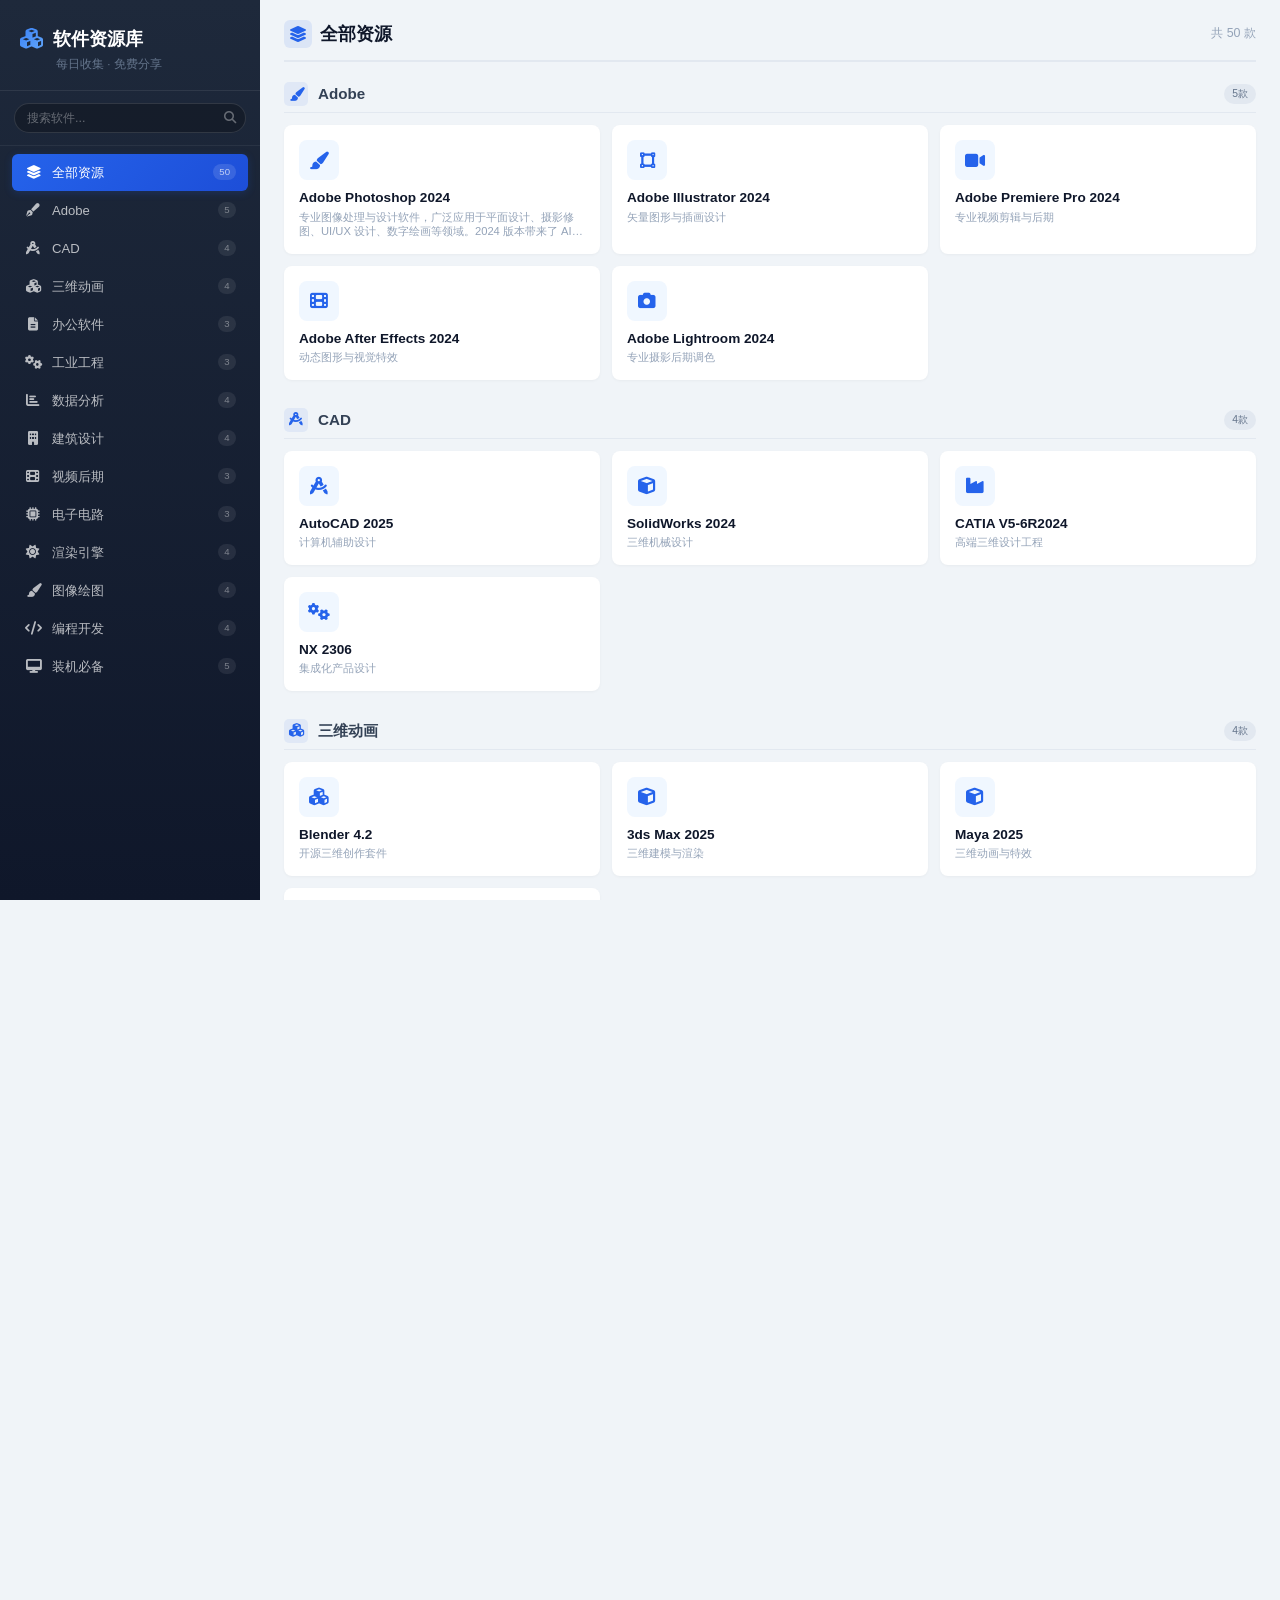
==== index.html @ 5bcdad83 "更新：修改了首页样式" ====
<!DOCTYPE html>
<html lang="zh-CN">
<head>
<meta charset="UTF-8">
<meta name="viewport" content="width=device-width,initial-scale=1.0,maximum-scale=1.0,user-scalable=no">
<title>软件资源库</title>
<link rel="stylesheet" href="https://cdnjs.cloudflare.com/ajax/libs/font-awesome/6.5.0/css/all.min.css">
<style>
*,*::before,*::after{margin:0;padding:0;box-sizing:border-box}
html{scroll-behavior:smooth}
html,body{width:100%;height:100%;overflow-x:hidden}
body{background:#f0f4f8;color:#1e293b;font-family:-apple-system,BlinkMacSystemFont,"PingFang SC","Helvetica Neue",STHeiti,"Microsoft YaHei",sans-serif;line-height:1.6;font-size:14px;min-height:100vh;-webkit-font-smoothing:antialiased}
::-webkit-scrollbar{width:6px;height:6px}
::-webkit-scrollbar-track{background:#f1f5f9}
::-webkit-scrollbar-thumb{background:#94a3b8;border-radius:3px}
::-webkit-scrollbar-thumb:hover{background:#64748b}
.app{display:flex;min-height:100vh;width:100%}
.sidebar{width:260px;flex-shrink:0;background:linear-gradient(180deg,#1e293b 0%,#0f172a 100%);color:#fff;position:sticky;top:0;height:100vh;overflow:hidden;z-index:100;display:flex;flex-direction:column;scrollbar-width:none}
.sidebar::-webkit-scrollbar{display:none}
.sidebar-brand{padding:24px 20px 16px;border-bottom:1px solid rgba(255,255,255,0.08)}
.sidebar-brand .logo{display:flex;align-items:center;gap:10px;font-size:1.15rem;font-weight:700;color:#fff;margin-bottom:2px}
.sidebar-brand .logo i{background:linear-gradient(135deg,#3b82f6,#60a5fa);-webkit-background-clip:text;-webkit-text-fill-color:transparent;font-size:1.3rem}
.sidebar-brand .subtitle{font-size:.72rem;color:#64748b;margin-left:36px}
.sidebar-search{padding:12px 14px;border-bottom:1px solid rgba(255,255,255,0.06)}
.search-wrap{position:relative;width:100%}
.search-wrap input{width:100%;padding:7px 32px 7px 12px;border:1px solid rgba(255,255,255,0.12);border-radius:16px;font-size:.78rem;outline:none;transition:all .25s;background:rgba(0,0,0,0.25);color:#fff}
.search-wrap input::placeholder{color:rgba(255,255,255,0.35)}
.search-wrap input:focus{border-color:#3b82f6;background:rgba(0,0,0,0.35);box-shadow:0 0 0 2px rgba(59,130,246,0.15)}
.search-wrap .search-icon{position:absolute;right:10px;top:50%;transform:translateY(-50%);color:rgba(255,255,255,0.35);font-size:.78rem;cursor:pointer;transition:color .2s}
.search-wrap .search-icon:hover{color:#60a5fa}
.sidebar-nav{flex:1;overflow-y:auto;padding:8px 12px;scrollbar-width:none}
.sidebar-nav::-webkit-scrollbar{display:none}
.nav-list{list-style:none;display:flex;flex-direction:column;gap:1px;padding-bottom:20px}
.nav-item{padding:8px 12px;border-radius:6px;cursor:pointer;transition:all .2s;display:flex;align-items:center;gap:10px;font-size:.82rem;color:rgba(255,255,255,0.7);position:relative}
.nav-item:hover{background:rgba(255,255,255,0.06);color:#fff}
.nav-item.active{background:linear-gradient(135deg,#2563eb,#1d4ed8);color:#fff;font-weight:500;box-shadow:0 2px 8px rgba(37,99,235,0.2)}
.nav-item i{width:18px;text-align:center;font-size:.85rem}
.nav-item .count{margin-left:auto;background:rgba(255,255,255,0.08);color:rgba(255,255,255,0.4);font-size:.6rem;padding:0 6px;border-radius:8px;min-width:18px;text-align:center;line-height:16px}
.nav-item.active .count{background:rgba(255,255,255,0.12);color:rgba(255,255,255,0.7)}
.top-header{display:none;background:rgba(255,255,255,0.96);backdrop-filter:blur(8px);border-bottom:1px solid #e2e8f0;position:sticky;top:0;z-index:1000;width:100%}
.top-header .h-inner{display:flex;align-items:center;justify-content:space-between;padding:10px 16px;position:relative}
.hamburger{width:36px;height:36px;display:none;align-items:center;justify-content:center;border:none;border-radius:8px;background:#f1f5f9;color:#475569;cursor:pointer;font-size:1rem}
.hamburger:hover{background:#e2e8f0}
.mobile-title{position:absolute;left:50%;transform:translateX(-50%);font-size:.95rem;font-weight:700;color:#0f172a;white-space:nowrap;display:flex;align-items:center;gap:6px}
.mobile-title i{color:#2563eb;font-size:1.05rem}
.overlay{display:none;position:fixed;top:0;left:0;right:0;bottom:0;background:rgba(0,0,0,0.4);z-index:1999}
.overlay.show{display:block}
.main{flex:1;background:#f0f4f8;min-height:100vh;display:flex;flex-direction:column;overflow:auto}
.main-body{padding:20px 24px;flex:1}
.page-header{margin-bottom:20px;padding-bottom:12px;border-bottom:2px solid #e2e8f0;display:flex;align-items:center;justify-content:space-between}
.page-title{font-size:1.1rem;font-weight:700;color:#0f172a;display:flex;align-items:center;gap:8px}
.page-title i{color:#2563eb;font-size:1rem;background:rgba(37,99,235,0.1);width:28px;height:28px;display:flex;align-items:center;justify-content:center;border-radius:6px}
.page-subtitle{font-size:.78rem;color:#94a3b8}
.category-section{margin-bottom:28px}
.category-section:last-child{margin-bottom:0}
.category-head{display:flex;align-items:center;gap:10px;margin-bottom:12px;padding-bottom:6px;border-bottom:1px solid #e2e8f0}
.category-head i{color:#2563eb;font-size:.85rem;background:rgba(37,99,235,0.08);width:24px;height:24px;display:flex;align-items:center;justify-content:center;border-radius:5px}
.category-head h3{font-size:.95rem;font-weight:600;color:#334155;margin:0}
.category-head .count-badge{margin-left:auto;background:#e2e8f0;color:#64748b;font-size:.65rem;padding:0 8px;border-radius:10px;line-height:20px}
.grid{display:grid;grid-template-columns:repeat(5,1fr);gap:12px;animation:fadeIn .25s ease-out}
@keyframes fadeIn{from{opacity:.5;transform:translateY(6px)}to{opacity:1;transform:translateY(0)}}
.card{background:#fff;border-radius:8px;box-shadow:0 1px 3px rgba(0,0,0,0.04);transition:all .2s;cursor:pointer;overflow:hidden;border:1px solid transparent;display:flex;flex-direction:column}
.card:hover{transform:translateY(-3px);box-shadow:0 6px 16px rgba(0,0,0,0.06);border-color:#dbeafe}
.card-body{padding:14px;flex:1}
.card-icon{width:40px;height:40px;display:flex;align-items:center;justify-content:center;background:#f0f7ff;border-radius:8px;margin-bottom:10px}
.card-icon i{font-size:1.1rem;color:#2563eb}
.card-name{font-size:.85rem;font-weight:700;color:#0f172a;margin-bottom:3px;line-height:1.2}
.card-desc{font-size:.7rem;color:#94a3b8;line-height:1.3;display:-webkit-box;-webkit-line-clamp:2;-webkit-box-orient:vertical;overflow:hidden}
.search-bar-info{display:none;margin-bottom:12px;padding:6px 12px;background:#dbeafe;border-radius:6px;font-size:.75rem;color:#2563eb;align-items:center;gap:8px}
.search-bar-info.show{display:flex}
.search-bar-info .hints{margin-left:auto;display:flex;gap:4px;align-items:center}
.search-bar-info .hints kbd{background:#fff;border:1px solid #bfdbfe;border-radius:3px;padding:0 5px;font-size:.68rem;font-family:inherit;color:#1d4ed8}
.card.search-current{border-color:#2563eb;box-shadow:0 0 0 2px rgba(37,99,235,0.2)}
.hl{background:#fef08a;color:#1e293b;padding:0 2px;border-radius:2px}
.no-data{text-align:center;padding:60px 20px;color:#94a3b8;border:1px dashed #e2e8f0;border-radius:8px;grid-column:1/-1;background:#fff}
.no-data i{font-size:2.2rem;margin-bottom:10px;color:#cbd5e1}
.no-data h3{font-size:1.1rem;margin-bottom:4px;color:#475569;font-weight:600}
.no-data p{font-size:.8rem}
.modal-overlay{display:none;position:fixed;top:0;left:0;right:0;bottom:0;background:rgba(0,0,0,0.45);z-index:2000;align-items:center;justify-content:center;padding:16px}
.modal-overlay.active{display:flex}
.modal{background:#fff;border-radius:10px;width:100%;max-width:480px;max-height:85vh;overflow:hidden;box-shadow:0 10px 30px rgba(0,0,0,0.12);animation:modalIn .15s ease}
@keyframes modalIn{from{opacity:0;transform:translateY(8px) scale(.97)}to{opacity:1;transform:translateY(0) scale(1)}}
.modal-head{display:flex;align-items:center;gap:12px;padding:14px 18px;background:linear-gradient(135deg,#f8fafc,#f1f5f9);border-bottom:1px solid #e2e8f0}
.modal-head-icon{width:40px;height:40px;display:flex;align-items:center;justify-content:center;background:#dbeafe;border-radius:8px;flex-shrink:0}
.modal-head-icon i{font-size:1.2rem;color:#2563eb}
.modal-head-text h3{font-size:.95rem;font-weight:700;color:#0f172a}
.modal-head-text p{font-size:.72rem;color:#94a3b8}
.modal-close{margin-left:auto;width:28px;height:28px;display:flex;align-items:center;justify-content:center;border:none;border-radius:50%;background:transparent;color:#94a3b8;cursor:pointer;font-size:.9rem;transition:all .15s}
.modal-close:hover{background:#e2e8f0;color:#475569}
.modal-body{padding:18px;overflow-y:auto;max-height:calc(85vh - 66px)}
.modal-section{margin-bottom:18px}
.modal-section:last-child{margin-bottom:0}
.modal-section-title{font-size:.82rem;font-weight:600;color:#1e293b;margin-bottom:8px;padding-bottom:4px;border-bottom:1px solid #f1f5f9}
.modal-desc{font-size:.78rem;color:#475569;line-height:1.6;max-height:200px;overflow-y:auto;padding-right:8px}
.version-item{background:#f8fafc;border-radius:6px;padding:10px 12px;margin-bottom:6px;display:flex;align-items:center;justify-content:space-between;border:1px solid #eef2f8}
.version-item:last-child{margin-bottom:0}
.version-item .v-name{font-size:.78rem;font-weight:600;color:#1e293b}
.v-dls{display:flex;gap:4px;flex-shrink:0;margin-left:8px}
.v-dl{display:inline-flex;align-items:center;gap:4px;padding:4px 10px;border-radius:14px;font-size:.68rem;font-weight:600;background:linear-gradient(135deg,#2563eb,#1d4ed8);color:#fff;cursor:pointer;border:none;transition:all .15s;text-decoration:none}
.v-dl:hover{transform:translateY(-1px);box-shadow:0 2px 6px rgba(37,99,235,0.2)}
.v-dl.green{background:linear-gradient(135deg,#059669,#10b981)}
.plat-badge{display:inline-flex;align-items:center;gap:4px;background:linear-gradient(135deg,#2563eb,#1d4ed8);color:#fff;font-size:.6rem;padding:2px 8px;border-radius:10px;margin-bottom:8px}
.plat-badge i{font-size:.65rem}
.no-ver{text-align:center;padding:20px;color:#94a3b8;background:#f8fafc;border-radius:6px;border:1px dashed #e2e8f0}
.no-ver i{font-size:1rem;display:block;margin-bottom:4px;color:#cbd5e1}
.no-ver p{font-size:.75rem;margin:0}
.footer{margin-top:auto;padding:20px 24px 12px;text-align:center}
.footer p{font-size:.72rem;color:#94a3b8;margin:0}
.footer a{color:#94a3b8;text-decoration:none;margin:0 4px}
.footer a:hover{color:#2563eb}
.modal-foot{display:none}
@media(max-width:1600px){.grid{grid-template-columns:repeat(4,1fr)}}
@media(max-width:1400px){.grid{grid-template-columns:repeat(3,1fr)}}
@media(max-width:1100px){.grid{grid-template-columns:repeat(2,1fr)}}
@media(max-width:768px){
  .top-header{display:block}.hamburger{display:flex!important}
  .sidebar{position:fixed;left:0;top:0;height:100vh;width:260px;z-index:2000;transform:translateX(-100%);transition:transform .3s}
  .sidebar.show{transform:translateX(0)}
  .main-body{padding:12px}.grid{grid-template-columns:1fr;gap:10px}
  .version-item{flex-direction:column!important;align-items:stretch!important;gap:8px}
  .v-dls{margin-left:0!important;justify-content:flex-end}
  .modal-foot{display:block;padding:12px 18px;border-top:1px solid #e2e8f0;background:#f8fafc}
  .modal-foot .close-mobile{width:100%;padding:10px;background:#fff;border:1px solid #cbd5e1;border-radius:6px;color:#475569;font-weight:600;font-size:.85rem;cursor:pointer}
  .modal{display:flex;flex-direction:column;max-height:90vh}
  .modal-body{flex:1;overflow-y:auto;padding-bottom:0}
}
button{-webkit-tap-highlight-color:transparent!important}button:focus{outline:none!important}
</style>
</head>
<body>
<div class="modal-overlay" id="swModal">
<div class="modal">
<div class="modal-head">
<div class="modal-head-icon"><i class="fas fa-cube" id="mIcon"></i></div>
<div class="modal-head-text"><h3 id="mName">详情</h3><p id="mCat">分类</p></div>
<button class="modal-close" id="mClose"><i class="fas fa-times"></i></button>
</div>
<div class="modal-body">
<div class="modal-section"><div class="modal-section-title">软件介绍</div><div class="modal-desc" id="mDesc"></div></div>
<div class="modal-section"><div class="modal-section-title">可用版本</div><div id="mVerList"></div></div>
<div class="modal-foot"><button class="close-mobile" id="mCloseMB">关闭详情</button></div>
</div>
</div>
</div>
<div class="overlay" id="overlay"></div>
<div class="app">
<aside class="sidebar" id="sidebar">
<div class="sidebar-brand">
<div class="logo"><i class="fas fa-cubes"></i><span>软件资源库</span></div>
<div class="subtitle">每日收集 · 免费分享</div>
</div>
<div class="sidebar-search">
<div class="search-wrap">
<input type="text" placeholder="搜索软件..." id="searchInput">
<i class="fas fa-search search-icon" id="searchBtn"></i>
</div>
</div>
<nav class="sidebar-nav"><ul class="nav-list" id="navList"></ul></nav>
</aside>
<div class="top-header">
<div class="h-inner">
<button class="hamburger" id="hamburger"><i class="fas fa-bars"></i></button>
<div class="mobile-title"><i class="fas fa-cubes"></i><span>软件资源库</span></div>
<div style="width:36px"></div>
</div>
</div>
<main class="main">
<div class="main-body" id="mainBody">
<div class="page-header" id="pageHeader">
<h2 class="page-title"><i class="fas fa-layer-group"></i><span id="pageTitle">全部资源</span></h2>
<span class="page-subtitle" id="totalCount">共 0 款</span>
</div>
<div id="gridContainer"></div>
</div>
<footer class="footer"><p><a href="#">软件资源库</a> · 仅供学习交流使用</p></footer>
</main>
</div>
<script src="js/data.js"></script>
<script src="js/app.js"></script>
</body>
</html>
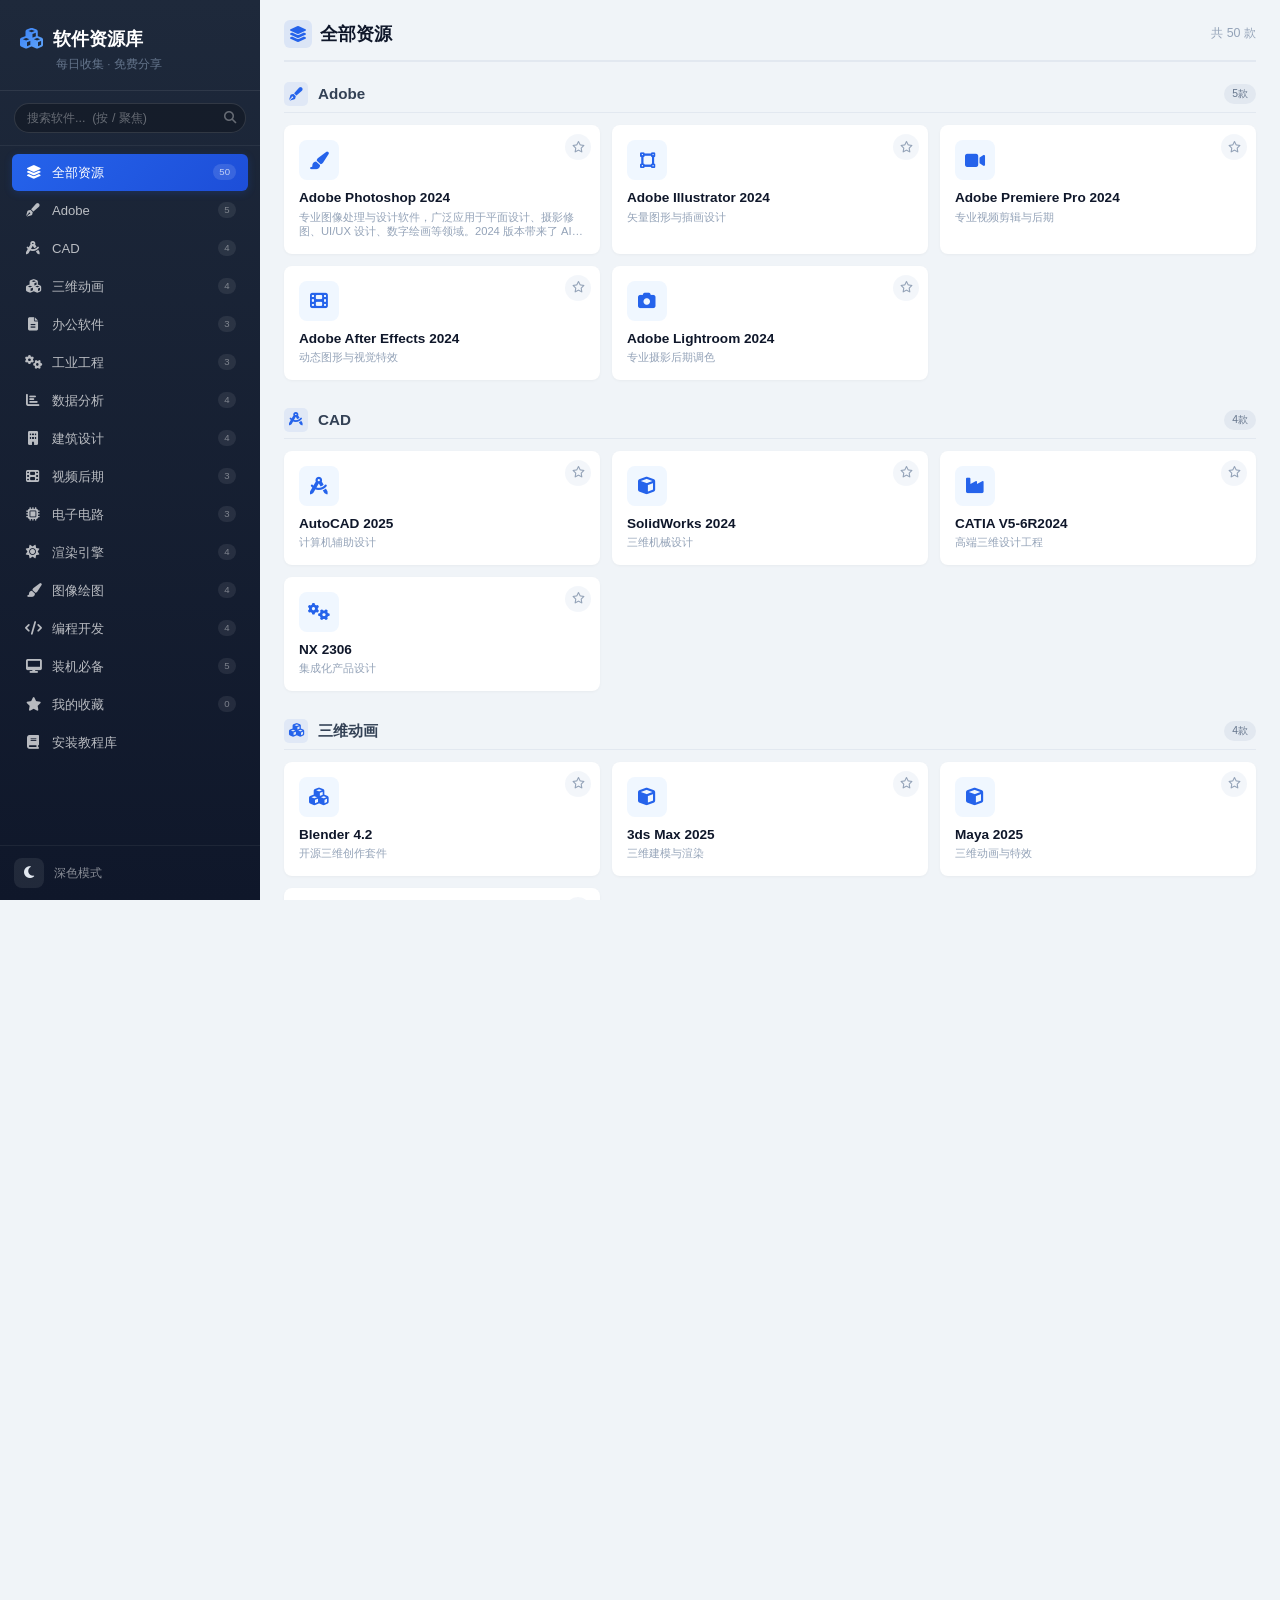
==== commit b4a59c45: "feat: 新增安装教程库、版本按平台分组、暗色模式、收藏、自托管图标与 favicon" ====
--- a/index.html
+++ b/index.html
@@ -4,7 +4,12 @@
 <meta charset="UTF-8">
 <meta name="viewport" content="width=device-width,initial-scale=1.0,maximum-scale=1.0,user-scalable=no">
 <title>软件资源库</title>
-<link rel="stylesheet" href="https://cdnjs.cloudflare.com/ajax/libs/font-awesome/6.5.0/css/all.min.css">
+<meta name="description" content="软件资源库 - 设计、工程、开发类软件的收集与下载导航，涵盖 Adobe、CAD、三维动画、办公、工业工程、数据分析、建筑设计、视频后期、电子电路、渲染引擎、图像绘图、编程开发、装机必备等分类。">
+<meta property="og:title" content="软件资源库">
+<meta property="og:description" content="设计 / 工程 / 开发类软件的收集与下载导航，每日收集，免费分享。">
+<meta property="og:type" content="website">
+<link rel="icon" href="favicon.svg" type="image/svg+xml">
+<link rel="stylesheet" href="vendor/font-awesome/css/all.min.css">
 <style>
 *,*::before,*::after{margin:0;padding:0;box-sizing:border-box}
 html{scroll-behavior:smooth}
@@ -37,6 +42,11 @@
 .nav-item i{width:18px;text-align:center;font-size:.85rem}
 .nav-item .count{margin-left:auto;background:rgba(255,255,255,0.08);color:rgba(255,255,255,0.4);font-size:.6rem;padding:0 6px;border-radius:8px;min-width:18px;text-align:center;line-height:16px}
 .nav-item.active .count{background:rgba(255,255,255,0.12);color:rgba(255,255,255,0.7)}
+.nav-fav:hover{color:#f59e0b}
+.nav-fav.active{background:linear-gradient(135deg,#d97706,#b45309)}
+.sidebar-foot{display:flex;align-items:center;gap:10px;padding:12px 14px;border-top:1px solid rgba(255,255,255,0.06);font-size:.74rem;color:rgba(255,255,255,0.5)}
+.theme-toggle{width:30px;height:30px;display:flex;align-items:center;justify-content:center;border:none;border-radius:8px;background:rgba(255,255,255,0.08);color:#e2e8f0;cursor:pointer;font-size:.85rem;transition:all .2s}
+.theme-toggle:hover{background:rgba(255,255,255,0.15)}
 .top-header{display:none;background:rgba(255,255,255,0.96);backdrop-filter:blur(8px);border-bottom:1px solid #e2e8f0;position:sticky;top:0;z-index:1000;width:100%}
 .top-header .h-inner{display:flex;align-items:center;justify-content:space-between;padding:10px 16px;position:relative}
 .hamburger{width:36px;height:36px;display:none;align-items:center;justify-content:center;border:none;border-radius:8px;background:#f1f5f9;color:#475569;cursor:pointer;font-size:1rem}
@@ -59,13 +69,16 @@
 .category-head .count-badge{margin-left:auto;background:#e2e8f0;color:#64748b;font-size:.65rem;padding:0 8px;border-radius:10px;line-height:20px}
 .grid{display:grid;grid-template-columns:repeat(5,1fr);gap:12px;animation:fadeIn .25s ease-out}
 @keyframes fadeIn{from{opacity:.5;transform:translateY(6px)}to{opacity:1;transform:translateY(0)}}
-.card{background:#fff;border-radius:8px;box-shadow:0 1px 3px rgba(0,0,0,0.04);transition:all .2s;cursor:pointer;overflow:hidden;border:1px solid transparent;display:flex;flex-direction:column}
+.card{background:#fff;border-radius:8px;box-shadow:0 1px 3px rgba(0,0,0,0.04);transition:all .2s;cursor:pointer;overflow:hidden;border:1px solid transparent;display:flex;flex-direction:column;position:relative}
 .card:hover{transform:translateY(-3px);box-shadow:0 6px 16px rgba(0,0,0,0.06);border-color:#dbeafe}
 .card-body{padding:14px;flex:1}
 .card-icon{width:40px;height:40px;display:flex;align-items:center;justify-content:center;background:#f0f7ff;border-radius:8px;margin-bottom:10px}
 .card-icon i{font-size:1.1rem;color:#2563eb}
 .card-name{font-size:.85rem;font-weight:700;color:#0f172a;margin-bottom:3px;line-height:1.2}
 .card-desc{font-size:.7rem;color:#94a3b8;line-height:1.3;display:-webkit-box;-webkit-line-clamp:2;-webkit-box-orient:vertical;overflow:hidden}
+.card-fav{position:absolute;top:8px;right:8px;width:26px;height:26px;border:none;background:rgba(241,245,249,0.85);color:#94a3b8;border-radius:50%;cursor:pointer;display:flex;align-items:center;justify-content:center;font-size:.72rem;transition:all .15s;z-index:2}
+.card-fav:hover{background:#e2e8f0;color:#f59e0b}
+.card-fav.on{background:#fef3c7;color:#f59e0b}
 .search-bar-info{display:none;margin-bottom:12px;padding:6px 12px;background:#dbeafe;border-radius:6px;font-size:.75rem;color:#2563eb;align-items:center;gap:8px}
 .search-bar-info.show{display:flex}
 .search-bar-info .hints{margin-left:auto;display:flex;gap:4px;align-items:center}
@@ -85,6 +98,9 @@
 .modal-head-icon i{font-size:1.2rem;color:#2563eb}
 .modal-head-text h3{font-size:.95rem;font-weight:700;color:#0f172a}
 .modal-head-text p{font-size:.72rem;color:#94a3b8}
+.modal-fav{margin-left:auto;width:30px;height:30px;display:flex;align-items:center;justify-content:center;border:none;border-radius:50%;background:transparent;color:#94a3b8;cursor:pointer;font-size:.95rem;transition:all .15s}
+.modal-fav:hover{background:#e2e8f0;color:#f59e0b}
+.modal-fav.on{color:#f59e0b}
 .modal-close{margin-left:auto;width:28px;height:28px;display:flex;align-items:center;justify-content:center;border:none;border-radius:50%;background:transparent;color:#94a3b8;cursor:pointer;font-size:.9rem;transition:all .15s}
 .modal-close:hover{background:#e2e8f0;color:#475569}
 .modal-body{padding:18px;overflow-y:auto;max-height:calc(85vh - 66px)}
@@ -99,8 +115,10 @@
 .v-dl{display:inline-flex;align-items:center;gap:4px;padding:4px 10px;border-radius:14px;font-size:.68rem;font-weight:600;background:linear-gradient(135deg,#2563eb,#1d4ed8);color:#fff;cursor:pointer;border:none;transition:all .15s;text-decoration:none}
 .v-dl:hover{transform:translateY(-1px);box-shadow:0 2px 6px rgba(37,99,235,0.2)}
 .v-dl.green{background:linear-gradient(135deg,#059669,#10b981)}
-.plat-badge{display:inline-flex;align-items:center;gap:4px;background:linear-gradient(135deg,#2563eb,#1d4ed8);color:#fff;font-size:.6rem;padding:2px 8px;border-radius:10px;margin-bottom:8px}
-.plat-badge i{font-size:.65rem}
+.plat-section{margin-bottom:14px}
+.plat-section:last-child{margin-bottom:0}
+.plat-section-title{display:inline-flex;align-items:center;gap:6px;background:linear-gradient(135deg,#2563eb,#1d4ed8);color:#fff;font-size:.7rem;font-weight:600;padding:4px 12px;border-radius:14px;margin-bottom:8px}
+.plat-section-title i{font-size:.72rem}
 .no-ver{text-align:center;padding:20px;color:#94a3b8;background:#f8fafc;border-radius:6px;border:1px dashed #e2e8f0}
 .no-ver i{font-size:1rem;display:block;margin-bottom:4px;color:#cbd5e1}
 .no-ver p{font-size:.75rem;margin:0}
@@ -109,6 +127,9 @@
 .footer a{color:#94a3b8;text-decoration:none;margin:0 4px}
 .footer a:hover{color:#2563eb}
 .modal-foot{display:none}
+.to-top{position:fixed;right:20px;bottom:20px;width:42px;height:42px;border:none;border-radius:50%;background:linear-gradient(135deg,#2563eb,#1d4ed8);color:#fff;cursor:pointer;display:none;align-items:center;justify-content:center;font-size:1rem;box-shadow:0 4px 14px rgba(37,99,235,0.35);z-index:1500;transition:all .2s}
+.to-top.show{display:flex}
+.to-top:hover{transform:translateY(-2px);box-shadow:0 6px 18px rgba(37,99,235,0.45)}
 @media(max-width:1600px){.grid{grid-template-columns:repeat(4,1fr)}}
 @media(max-width:1400px){.grid{grid-template-columns:repeat(3,1fr)}}
 @media(max-width:1100px){.grid{grid-template-columns:repeat(2,1fr)}}
@@ -123,8 +144,72 @@
   .modal-foot .close-mobile{width:100%;padding:10px;background:#fff;border:1px solid #cbd5e1;border-radius:6px;color:#475569;font-weight:600;font-size:.85rem;cursor:pointer}
   .modal{display:flex;flex-direction:column;max-height:90vh}
   .modal-body{flex:1;overflow-y:auto;padding-bottom:0}
+  .to-top{right:14px;bottom:14px;width:38px;height:38px}
+}
+@media(max-width:480px){
+  .page-title{font-size:1.05rem}
+  .page-subtitle{font-size:.7rem}
+  .category-pill{padding:6px 12px;font-size:.72rem}
+  .card{padding:12px;gap:10px}
+  .card-icon{width:42px;height:42px;font-size:1.4rem}
+  .card-title{font-size:.85rem}
+  .card-desc{font-size:.7rem;-webkit-line-clamp:2}
+  .modal{border-radius:8px;max-height:92vh}
+  .modal-overlay{padding:8px;align-items:center}
+  .modal-head{padding:12px 14px;gap:10px}
+  .modal-head-icon{width:36px;height:36px}
+  .modal-head-text h3{font-size:.88rem}
+  .modal-head-text p{font-size:.68rem}
+  .modal-close,.modal-fav{width:26px;height:26px;font-size:.85rem}
+  .modal-body{padding:14px}
+  .modal-section{margin-bottom:14px}
+  .modal-section-title{font-size:.78rem}
+  .modal-desc{font-size:.72rem;line-height:1.55;max-height:140px}
+  .version-item{padding:8px 10px}
+  .version-item .v-name{font-size:.74rem}
+  .v-dls{flex-wrap:wrap;gap:4px;justify-content:flex-start}
+  .v-dls .v-dl{padding:4px 9px;font-size:.65rem}
+  .plat-section{margin-bottom:10px}
+  .plat-section-title{font-size:.64rem;padding:3px 10px}
+  .search-bar{padding:8px 10px;font-size:.78rem}
+  .search-bar kbd{font-size:.6rem;padding:1px 5px}
+  .theme-toggle{width:32px;height:32px;font-size:.85rem}
+  .sidebar{width:240px}
+  .hamburger{width:36px;height:36px;font-size:1rem}
 }
 button{-webkit-tap-highlight-color:transparent!important}button:focus{outline:none!important}
+/* 暗色模式 */
+[data-theme="dark"] body,[data-theme="dark"] .main{background:#0f172a;color:#e2e8f0}
+[data-theme="dark"] .page-header{border-bottom-color:#1e293b}
+[data-theme="dark"] .page-title{color:#f1f5f9}
+[data-theme="dark"] .page-subtitle{color:#64748b}
+[data-theme="dark"] .category-head{border-bottom-color:#1e293b}
+[data-theme="dark"] .category-head h3{color:#cbd5e1}
+[data-theme="dark"] .count-badge{background:#1e293b;color:#94a3b8}
+[data-theme="dark"] .card{background:#1e293b;box-shadow:0 1px 3px rgba(0,0,0,0.3)}
+[data-theme="dark"] .card:hover{border-color:#3b82f6;box-shadow:0 6px 16px rgba(0,0,0,0.45)}
+[data-theme="dark"] .card-name{color:#f1f5f9}
+[data-theme="dark"] .card-desc{color:#94a3b8}
+[data-theme="dark"] .card-icon{background:#172033}
+[data-theme="dark"] .card-fav{background:rgba(30,41,59,0.9);color:#94a3b8}
+[data-theme="dark"] .card-fav:hover{background:#334155;color:#f59e0b}
+[data-theme="dark"] .no-data{background:#1e293b;border-color:#334155;color:#64748b}
+[data-theme="dark"] .search-bar-info{background:#1e293b;color:#93c5fd}
+[data-theme="dark"] .search-bar-info .hints kbd{border-color:#334155;color:#93c5fd}
+[data-theme="dark"] .modal{background:#1e293b}
+[data-theme="dark"] .modal-head{background:#172033;border-bottom-color:#334155}
+[data-theme="dark"] .modal-head-text h3{color:#f1f5f9}
+[data-theme="dark"] .modal-head-text p{color:#94a3b8}
+[data-theme="dark"] .modal-section-title{color:#e2e8f0;border-bottom-color:#334155}
+[data-theme="dark"] .modal-desc{color:#cbd5e1}
+[data-theme="dark"] .version-item{background:#172033;border-color:#1e293b}
+[data-theme="dark"] .version-item .v-name{color:#e2e8f0}
+[data-theme="dark"] .plat-section-title{background:linear-gradient(135deg,#1d4ed8,#3b82f6)}
+[data-theme="dark"] .no-ver{background:#172033;border-color:#334155;color:#64748b}
+[data-theme="dark"] .footer p{color:#64748b}
+[data-theme="dark"] .top-header{background:rgba(15,23,42,0.96);border-bottom-color:#1e293b}
+[data-theme="dark"] .mobile-title{color:#f1f5f9}
+[data-theme="dark"] .hamburger{background:#1e293b;color:#cbd5e1}
 </style>
 </head>
 <body>
@@ -133,6 +218,7 @@
 <div class="modal-head">
 <div class="modal-head-icon"><i class="fas fa-cube" id="mIcon"></i></div>
 <div class="modal-head-text"><h3 id="mName">详情</h3><p id="mCat">分类</p></div>
+<button class="modal-fav" id="mFav" title="收藏/取消收藏"><i class="far fa-star"></i></button>
 <button class="modal-close" id="mClose"><i class="fas fa-times"></i></button>
 </div>
 <div class="modal-body">
@@ -151,11 +237,17 @@
 </div>
 <div class="sidebar-search">
 <div class="search-wrap">
-<input type="text" placeholder="搜索软件..." id="searchInput">
+<input type="text" placeholder="搜索软件...  (按 / 聚焦)" id="searchInput">
 <i class="fas fa-search search-icon" id="searchBtn"></i>
 </div>
 </div>
-<nav class="sidebar-nav"><ul class="nav-list" id="navList"></ul></nav>
+<nav class="sidebar-nav">
+<ul class="nav-list" id="navList"></ul>
+</nav>
+<div class="sidebar-foot">
+<button class="theme-toggle" id="themeToggle" title="切换深色 / 浅色"><i class="fas fa-moon"></i></button>
+<span>深色模式</span>
+</div>
 </aside>
 <div class="top-header">
 <div class="h-inner">
@@ -175,6 +267,7 @@
 <footer class="footer"><p><a href="#">软件资源库</a> · 仅供学习交流使用</p></footer>
 </main>
 </div>
+<button class="to-top" id="toTop" title="返回顶部"><i class="fas fa-arrow-up"></i></button>
 <script src="js/data.js"></script>
 <script src="js/app.js"></script>
 </body>
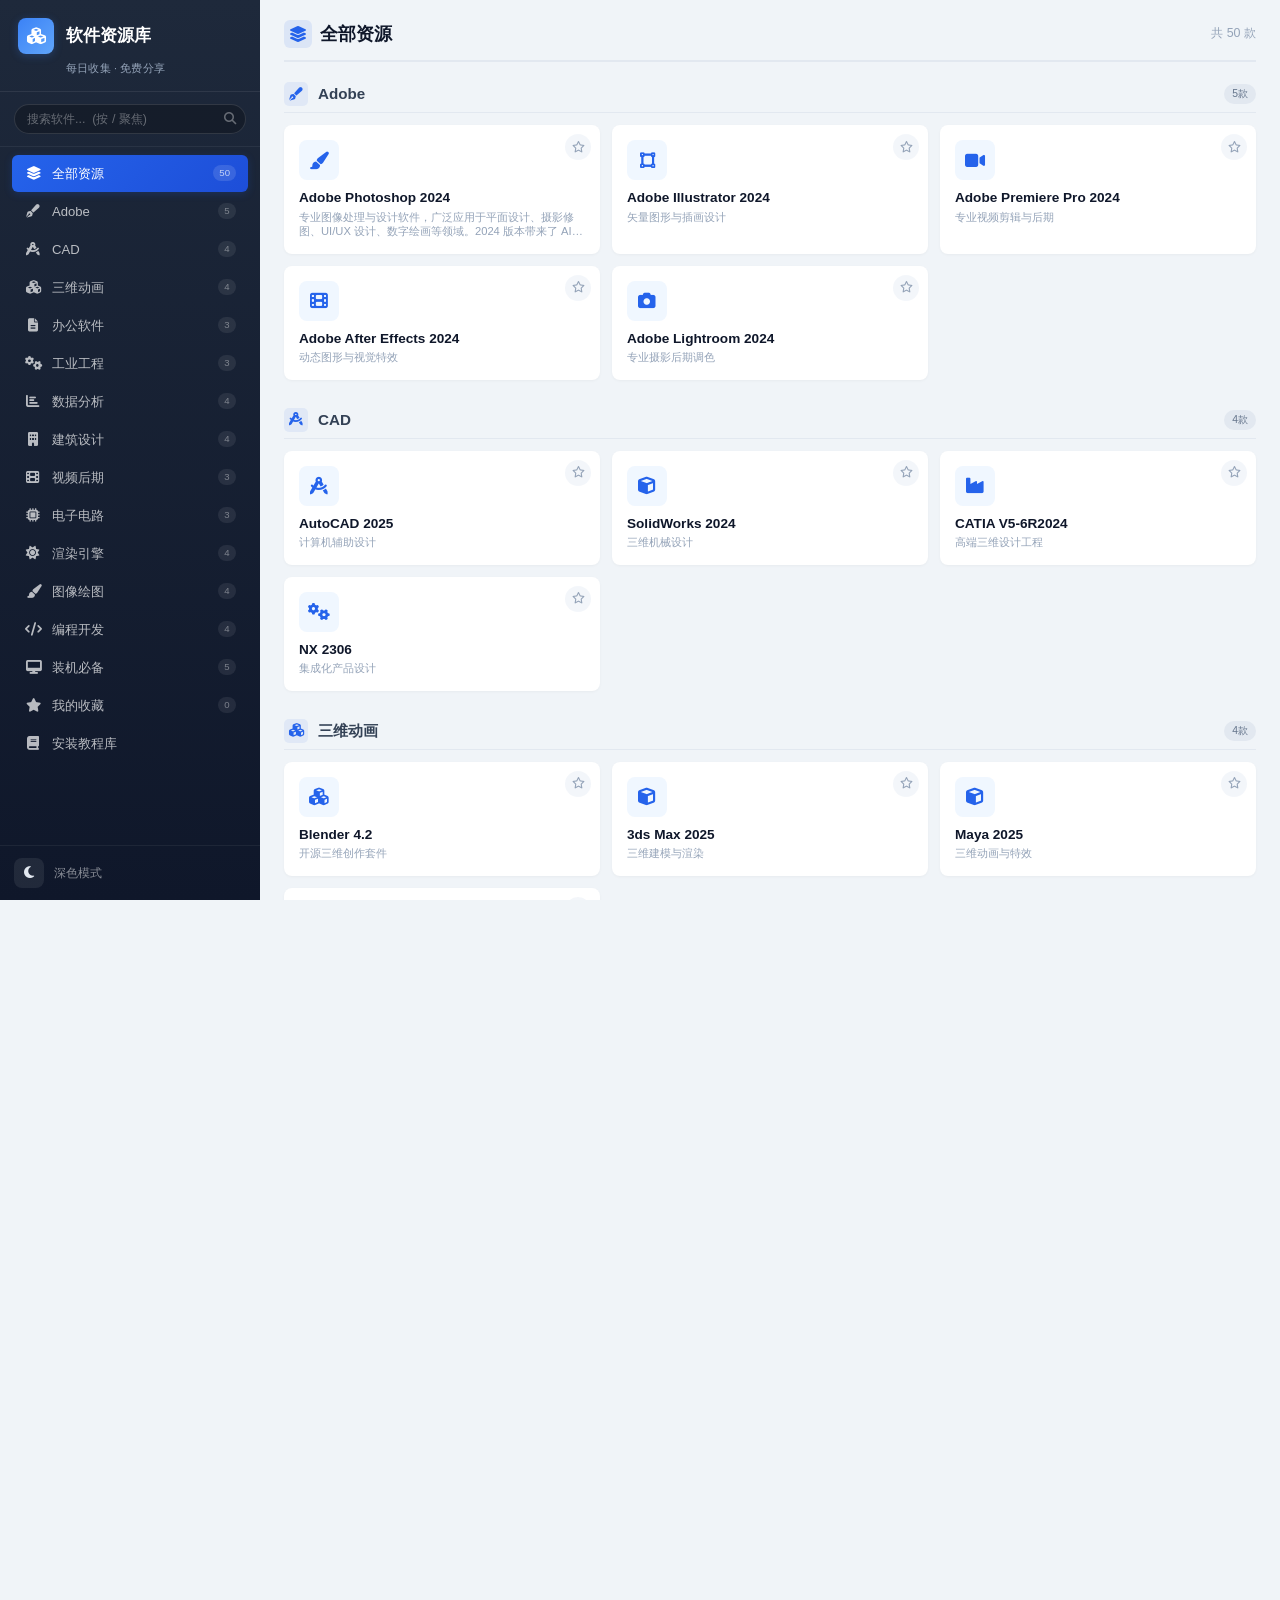
==== commit ae90b170: "fix(mobile): 绑定 hamburger/overlay 点击；logo 区对齐 rjk3(图标在左品牌块、紧凑副标题)" ====
--- a/index.html
+++ b/index.html
@@ -22,10 +22,11 @@
 .app{display:flex;min-height:100vh;width:100%}
 .sidebar{width:260px;flex-shrink:0;background:linear-gradient(180deg,#1e293b 0%,#0f172a 100%);color:#fff;position:sticky;top:0;height:100vh;overflow:hidden;z-index:100;display:flex;flex-direction:column;scrollbar-width:none}
 .sidebar::-webkit-scrollbar{display:none}
-.sidebar-brand{padding:24px 20px 16px;border-bottom:1px solid rgba(255,255,255,0.08)}
-.sidebar-brand .logo{display:flex;align-items:center;gap:10px;font-size:1.15rem;font-weight:700;color:#fff;margin-bottom:2px}
-.sidebar-brand .logo i{background:linear-gradient(135deg,#3b82f6,#60a5fa);-webkit-background-clip:text;-webkit-text-fill-color:transparent;font-size:1.3rem}
-.sidebar-brand .subtitle{font-size:.72rem;color:#64748b;margin-left:36px}
+.sidebar-brand{padding:18px 18px 14px;border-bottom:1px solid rgba(255,255,255,0.08)}
+.sidebar-brand .logo{display:flex;align-items:center;gap:12px;font-size:1.05rem;font-weight:700;color:#fff;line-height:1.2}
+.sidebar-brand .logo i{width:36px;height:36px;display:flex;align-items:center;justify-content:center;background:linear-gradient(135deg,#3b82f6,#60a5fa);border-radius:8px;color:#fff;font-size:1.05rem;flex-shrink:0;box-shadow:0 2px 8px rgba(59,130,246,0.25)}
+.sidebar-brand .logo>span{white-space:nowrap}
+.sidebar-brand .subtitle{font-size:.66rem;color:#94a3b8;margin-top:6px;padding-left:48px;letter-spacing:.2px}
 .sidebar-search{padding:12px 14px;border-bottom:1px solid rgba(255,255,255,0.06)}
 .search-wrap{position:relative;width:100%}
 .search-wrap input{width:100%;padding:7px 32px 7px 12px;border:1px solid rgba(255,255,255,0.12);border-radius:16px;font-size:.78rem;outline:none;transition:all .25s;background:rgba(0,0,0,0.25);color:#fff}
@@ -134,9 +135,19 @@
 @media(max-width:1400px){.grid{grid-template-columns:repeat(3,1fr)}}
 @media(max-width:1100px){.grid{grid-template-columns:repeat(2,1fr)}}
 @media(max-width:768px){
-  .top-header{display:block}.hamburger{display:flex!important}
-  .sidebar{position:fixed;left:0;top:0;height:100vh;width:260px;z-index:2000;transform:translateX(-100%);transition:transform .3s}
-  .sidebar.show{transform:translateX(0)}
+  .app{flex-direction:column;min-height:100vh}
+  .top-header{display:block;flex-shrink:0}.hamburger{display:flex!important}
+  .sidebar{position:fixed;left:0;top:0;height:100vh;width:82%;max-width:320px;min-width:260px;z-index:2000;transform:translateX(-100%);transition:transform .3s;box-shadow:none}
+  .sidebar.show{transform:translateX(0);box-shadow:4px 0 24px rgba(0,0,0,0.35)}
+  .sidebar-brand{padding:16px 18px 12px}
+  .sidebar-brand .logo{font-size:.98rem;gap:10px}
+  .sidebar-brand .logo i{width:34px;height:34px;font-size:1rem}
+  .sidebar-brand .subtitle{font-size:.62rem;padding-left:44px;margin-top:5px}
+  .nav-list{gap:4px}
+  .nav-item{padding:10px 14px;font-size:.88rem}
+  .nav-item .count{display:none}
+  .nav-item.active{padding:12px 14px}
+  .main{min-height:0}
   .main-body{padding:12px}.grid{grid-template-columns:1fr;gap:10px}
   .version-item{flex-direction:column!important;align-items:stretch!important;gap:8px}
   .v-dls{margin-left:0!important;justify-content:flex-end}
@@ -174,7 +185,6 @@
   .search-bar{padding:8px 10px;font-size:.78rem}
   .search-bar kbd{font-size:.6rem;padding:1px 5px}
   .theme-toggle{width:32px;height:32px;font-size:.85rem}
-  .sidebar{width:240px}
   .hamburger{width:36px;height:36px;font-size:1rem}
 }
 button{-webkit-tap-highlight-color:transparent!important}button:focus{outline:none!important}
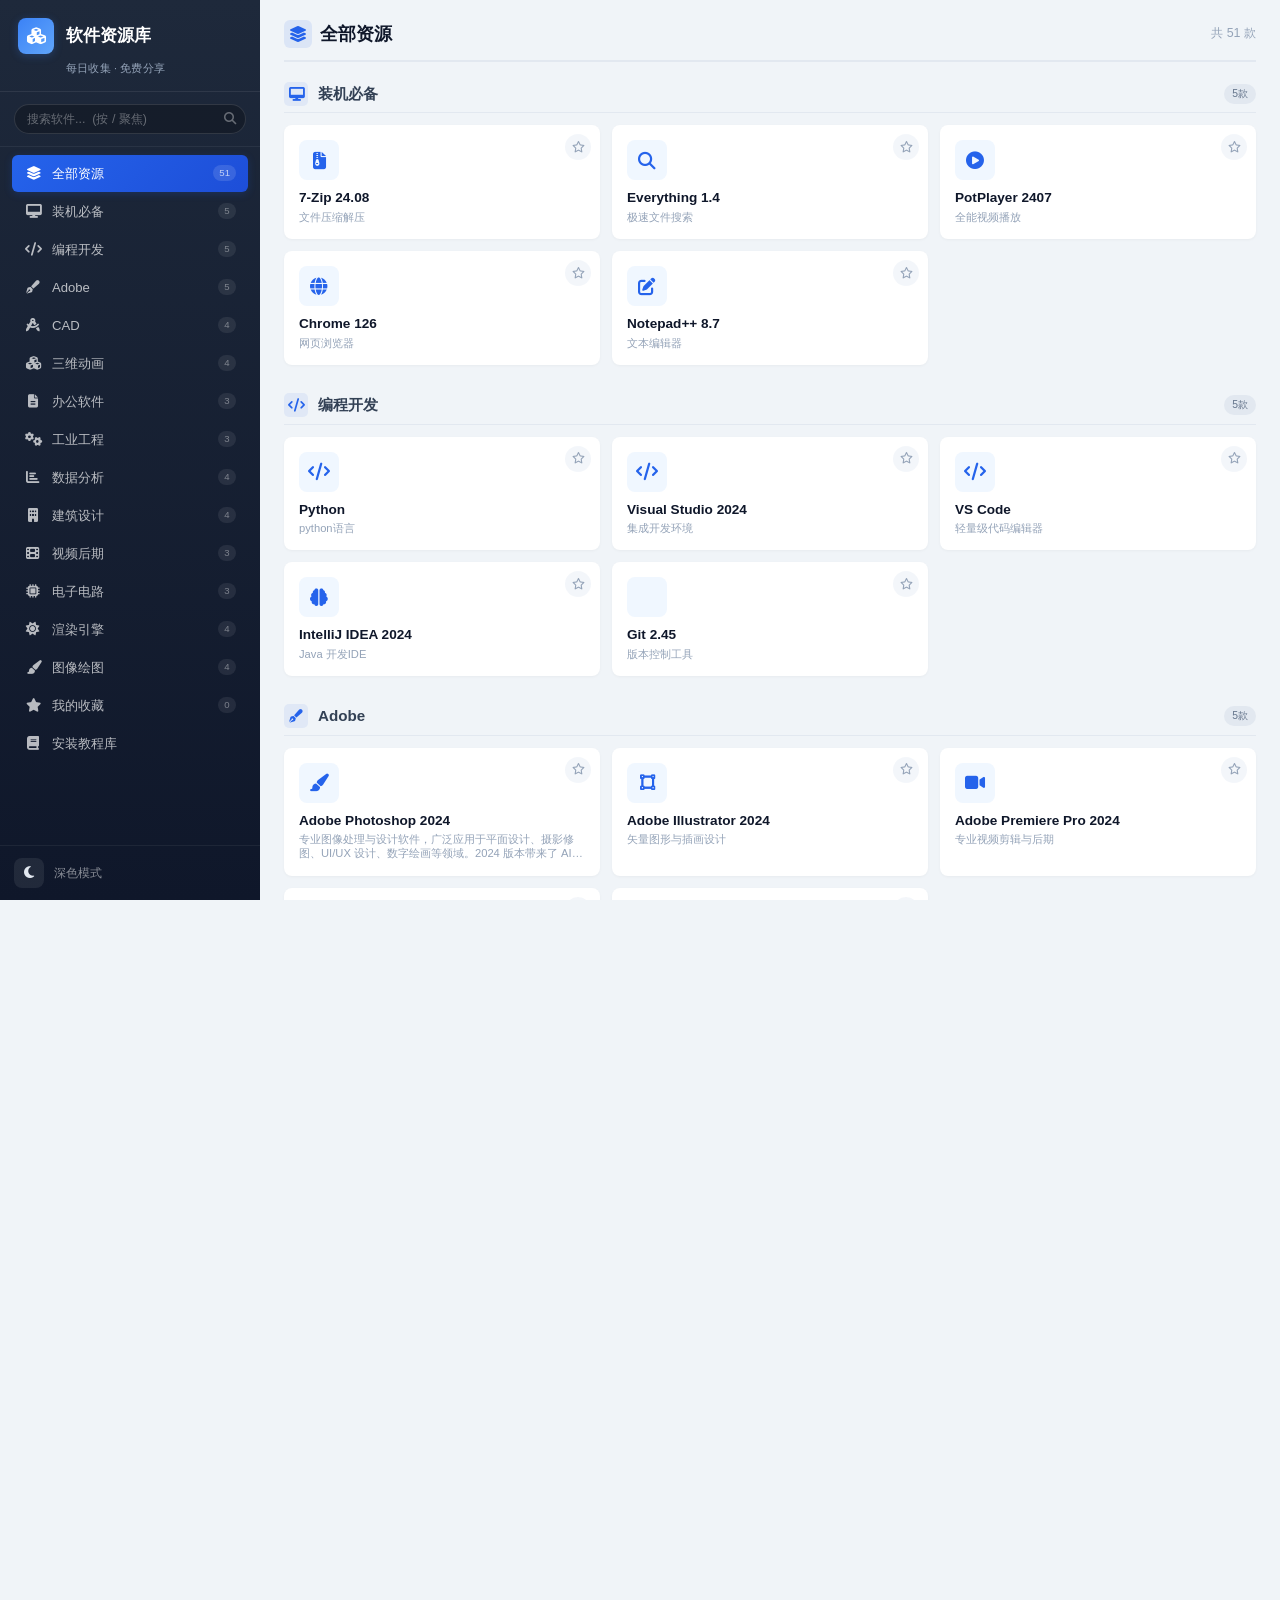
==== commit c1aeaaaf: "refactor(modal): 移除 Windows/macOS 平台分段标签，版本列表改为平铺不区分平台" ====
--- a/index.html
+++ b/index.html
@@ -116,10 +116,6 @@
 .v-dl{display:inline-flex;align-items:center;gap:4px;padding:4px 10px;border-radius:14px;font-size:.68rem;font-weight:600;background:linear-gradient(135deg,#2563eb,#1d4ed8);color:#fff;cursor:pointer;border:none;transition:all .15s;text-decoration:none}
 .v-dl:hover{transform:translateY(-1px);box-shadow:0 2px 6px rgba(37,99,235,0.2)}
 .v-dl.green{background:linear-gradient(135deg,#059669,#10b981)}
-.plat-section{margin-bottom:14px}
-.plat-section:last-child{margin-bottom:0}
-.plat-section-title{display:inline-flex;align-items:center;gap:6px;background:linear-gradient(135deg,#2563eb,#1d4ed8);color:#fff;font-size:.7rem;font-weight:600;padding:4px 12px;border-radius:14px;margin-bottom:8px}
-.plat-section-title i{font-size:.72rem}
 .no-ver{text-align:center;padding:20px;color:#94a3b8;background:#f8fafc;border-radius:6px;border:1px dashed #e2e8f0}
 .no-ver i{font-size:1rem;display:block;margin-bottom:4px;color:#cbd5e1}
 .no-ver p{font-size:.75rem;margin:0}
@@ -180,8 +176,6 @@
   .version-item .v-name{font-size:.74rem}
   .v-dls{flex-wrap:wrap;gap:4px;justify-content:flex-start}
   .v-dls .v-dl{padding:4px 9px;font-size:.65rem}
-  .plat-section{margin-bottom:10px}
-  .plat-section-title{font-size:.64rem;padding:3px 10px}
   .search-bar{padding:8px 10px;font-size:.78rem}
   .search-bar kbd{font-size:.6rem;padding:1px 5px}
   .theme-toggle{width:32px;height:32px;font-size:.85rem}
@@ -214,7 +208,6 @@
 [data-theme="dark"] .modal-desc{color:#cbd5e1}
 [data-theme="dark"] .version-item{background:#172033;border-color:#1e293b}
 [data-theme="dark"] .version-item .v-name{color:#e2e8f0}
-[data-theme="dark"] .plat-section-title{background:linear-gradient(135deg,#1d4ed8,#3b82f6)}
 [data-theme="dark"] .no-ver{background:#172033;border-color:#334155;color:#64748b}
 [data-theme="dark"] .footer p{color:#64748b}
 [data-theme="dark"] .top-header{background:rgba(15,23,42,0.96);border-bottom-color:#1e293b}
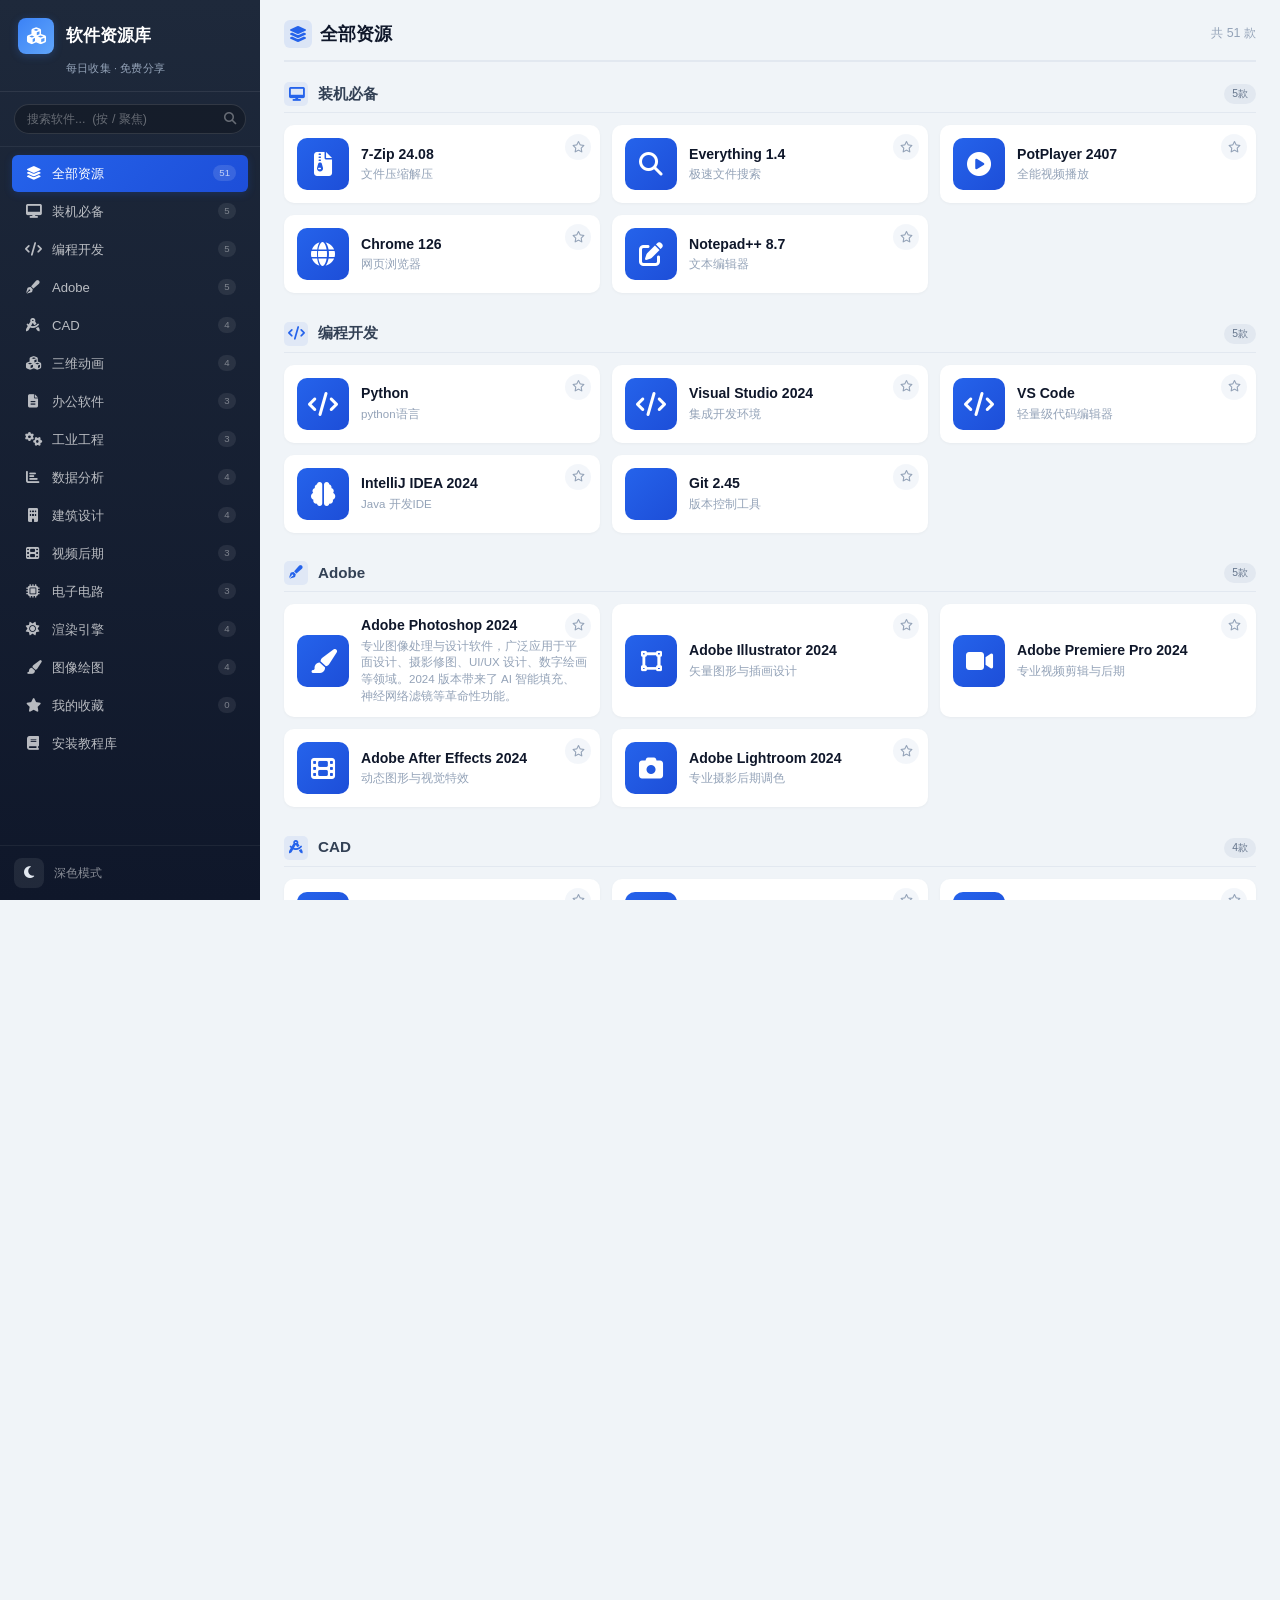
==== commit 123bc539: "style(card): 卡片改为横向布局（图标左、文本右），图标实色蓝底白字，描述自然展开" ====
--- a/index.html
+++ b/index.html
@@ -70,13 +70,13 @@
 .category-head .count-badge{margin-left:auto;background:#e2e8f0;color:#64748b;font-size:.65rem;padding:0 8px;border-radius:10px;line-height:20px}
 .grid{display:grid;grid-template-columns:repeat(5,1fr);gap:12px;animation:fadeIn .25s ease-out}
 @keyframes fadeIn{from{opacity:.5;transform:translateY(6px)}to{opacity:1;transform:translateY(0)}}
-.card{background:#fff;border-radius:8px;box-shadow:0 1px 3px rgba(0,0,0,0.04);transition:all .2s;cursor:pointer;overflow:hidden;border:1px solid transparent;display:flex;flex-direction:column;position:relative}
+.card{background:#fff;border-radius:10px;box-shadow:0 1px 3px rgba(0,0,0,0.04);transition:all .2s;cursor:pointer;overflow:hidden;border:1px solid transparent;display:flex;flex-direction:row;align-items:center;gap:12px;padding:12px;position:relative}
 .card:hover{transform:translateY(-3px);box-shadow:0 6px 16px rgba(0,0,0,0.06);border-color:#dbeafe}
-.card-body{padding:14px;flex:1}
-.card-icon{width:40px;height:40px;display:flex;align-items:center;justify-content:center;background:#f0f7ff;border-radius:8px;margin-bottom:10px}
-.card-icon i{font-size:1.1rem;color:#2563eb}
-.card-name{font-size:.85rem;font-weight:700;color:#0f172a;margin-bottom:3px;line-height:1.2}
-.card-desc{font-size:.7rem;color:#94a3b8;line-height:1.3;display:-webkit-box;-webkit-line-clamp:2;-webkit-box-orient:vertical;overflow:hidden}
+.card-body{padding:0;flex:1;min-width:0}
+.card-icon{width:52px;height:52px;flex:0 0 52px;display:flex;align-items:center;justify-content:center;background:linear-gradient(135deg,#2563eb,#1d4ed8);border-radius:10px}
+.card-icon i{font-size:1.5rem;color:#fff}
+.card-name{font-size:.88rem;font-weight:700;color:#0f172a;margin-bottom:3px;line-height:1.25;white-space:nowrap;overflow:hidden;text-overflow:ellipsis}
+.card-desc{font-size:.72rem;color:#94a3b8;line-height:1.45}
 .card-fav{position:absolute;top:8px;right:8px;width:26px;height:26px;border:none;background:rgba(241,245,249,0.85);color:#94a3b8;border-radius:50%;cursor:pointer;display:flex;align-items:center;justify-content:center;font-size:.72rem;transition:all .15s;z-index:2}
 .card-fav:hover{background:#e2e8f0;color:#f59e0b}
 .card-fav.on{background:#fef3c7;color:#f59e0b}
@@ -157,10 +157,10 @@
   .page-title{font-size:1.05rem}
   .page-subtitle{font-size:.7rem}
   .category-pill{padding:6px 12px;font-size:.72rem}
-  .card{padding:12px;gap:10px}
-  .card-icon{width:42px;height:42px;font-size:1.4rem}
-  .card-title{font-size:.85rem}
-  .card-desc{font-size:.7rem;-webkit-line-clamp:2}
+  .card{padding:10px;gap:10px}
+  .card-icon{width:46px;height:46px;flex:0 0 46px;font-size:1.35rem}
+  .card-name{font-size:.85rem}
+  .card-desc{font-size:.7rem}
   .modal{border-radius:8px;max-height:92vh}
   .modal-overlay{padding:8px;align-items:center}
   .modal-head{padding:12px 14px;gap:10px}
@@ -194,7 +194,6 @@
 [data-theme="dark"] .card:hover{border-color:#3b82f6;box-shadow:0 6px 16px rgba(0,0,0,0.45)}
 [data-theme="dark"] .card-name{color:#f1f5f9}
 [data-theme="dark"] .card-desc{color:#94a3b8}
-[data-theme="dark"] .card-icon{background:#172033}
 [data-theme="dark"] .card-fav{background:rgba(30,41,59,0.9);color:#94a3b8}
 [data-theme="dark"] .card-fav:hover{background:#334155;color:#f59e0b}
 [data-theme="dark"] .no-data{background:#1e293b;border-color:#334155;color:#64748b}
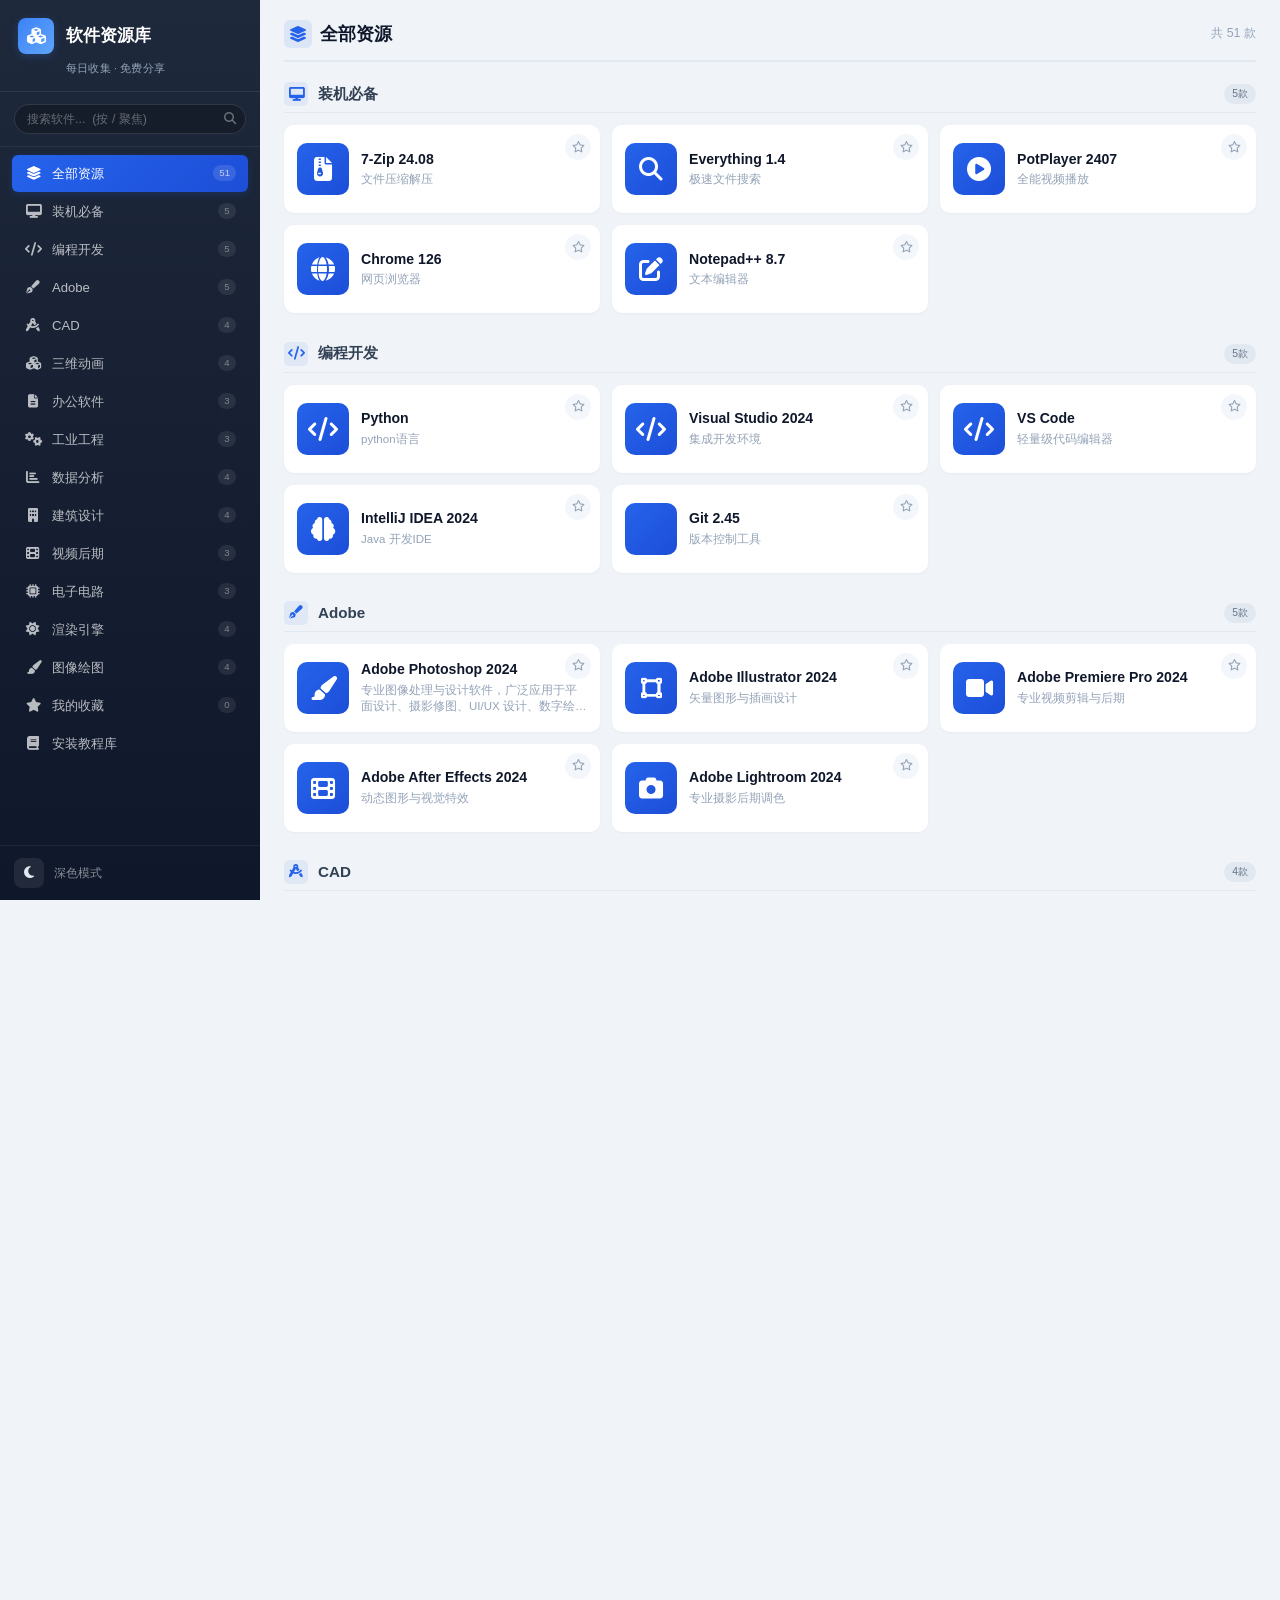
==== commit acbc626d: "style(card): 描述固定 2 行截断 + 卡片最小高度 88px，确保网格对齐整齐" ====
--- a/index.html
+++ b/index.html
@@ -70,13 +70,13 @@
 .category-head .count-badge{margin-left:auto;background:#e2e8f0;color:#64748b;font-size:.65rem;padding:0 8px;border-radius:10px;line-height:20px}
 .grid{display:grid;grid-template-columns:repeat(5,1fr);gap:12px;animation:fadeIn .25s ease-out}
 @keyframes fadeIn{from{opacity:.5;transform:translateY(6px)}to{opacity:1;transform:translateY(0)}}
-.card{background:#fff;border-radius:10px;box-shadow:0 1px 3px rgba(0,0,0,0.04);transition:all .2s;cursor:pointer;overflow:hidden;border:1px solid transparent;display:flex;flex-direction:row;align-items:center;gap:12px;padding:12px;position:relative}
+.card{background:#fff;border-radius:10px;box-shadow:0 1px 3px rgba(0,0,0,0.04);transition:all .2s;cursor:pointer;overflow:hidden;border:1px solid transparent;display:flex;flex-direction:row;align-items:center;gap:12px;padding:12px;min-height:88px;position:relative}
 .card:hover{transform:translateY(-3px);box-shadow:0 6px 16px rgba(0,0,0,0.06);border-color:#dbeafe}
 .card-body{padding:0;flex:1;min-width:0}
 .card-icon{width:52px;height:52px;flex:0 0 52px;display:flex;align-items:center;justify-content:center;background:linear-gradient(135deg,#2563eb,#1d4ed8);border-radius:10px}
 .card-icon i{font-size:1.5rem;color:#fff}
 .card-name{font-size:.88rem;font-weight:700;color:#0f172a;margin-bottom:3px;line-height:1.25;white-space:nowrap;overflow:hidden;text-overflow:ellipsis}
-.card-desc{font-size:.72rem;color:#94a3b8;line-height:1.45}
+.card-desc{font-size:.72rem;color:#94a3b8;line-height:1.45;display:-webkit-box;-webkit-line-clamp:2;-webkit-box-orient:vertical;overflow:hidden}
 .card-fav{position:absolute;top:8px;right:8px;width:26px;height:26px;border:none;background:rgba(241,245,249,0.85);color:#94a3b8;border-radius:50%;cursor:pointer;display:flex;align-items:center;justify-content:center;font-size:.72rem;transition:all .15s;z-index:2}
 .card-fav:hover{background:#e2e8f0;color:#f59e0b}
 .card-fav.on{background:#fef3c7;color:#f59e0b}
@@ -157,7 +157,7 @@
   .page-title{font-size:1.05rem}
   .page-subtitle{font-size:.7rem}
   .category-pill{padding:6px 12px;font-size:.72rem}
-  .card{padding:10px;gap:10px}
+  .card{padding:10px;gap:10px;min-height:80px}
   .card-icon{width:46px;height:46px;flex:0 0 46px;font-size:1.35rem}
   .card-name{font-size:.85rem}
   .card-desc{font-size:.7rem}
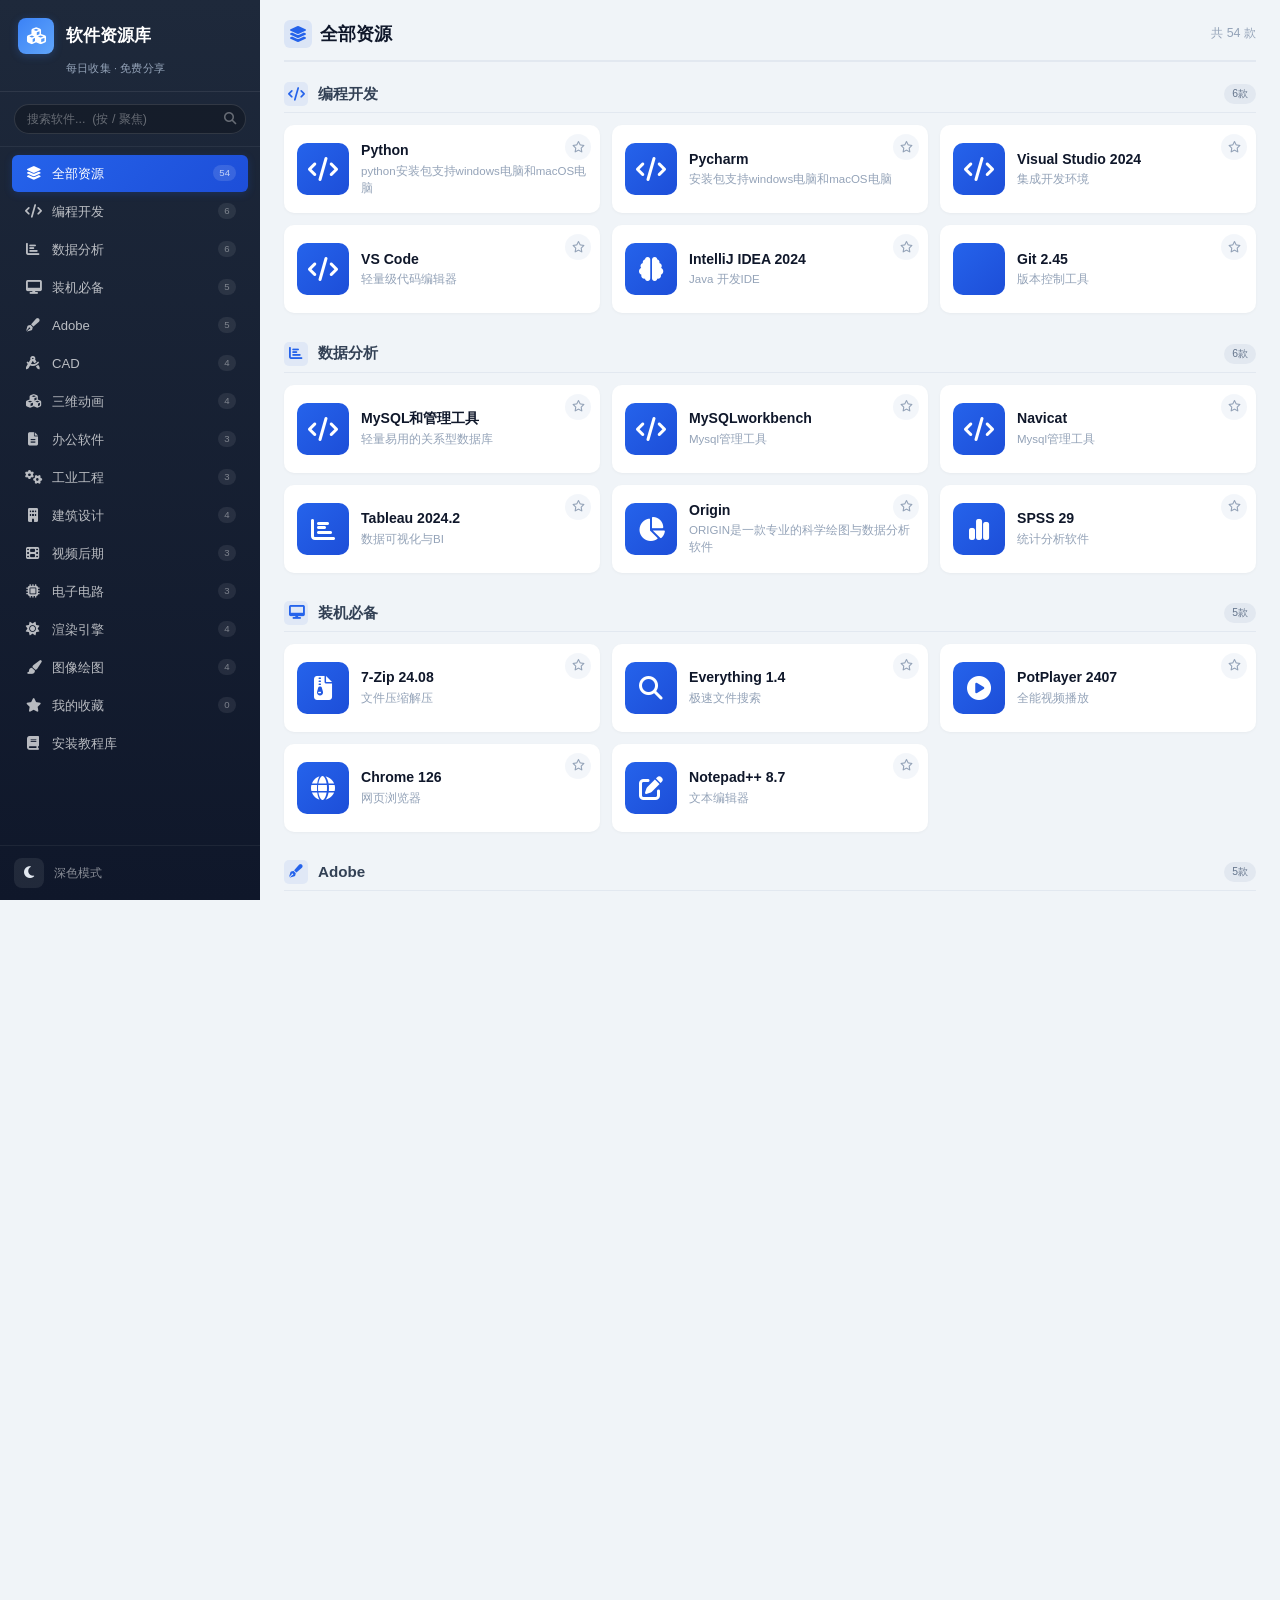
==== commit 3666a3d4: "refactor(data): versions 改为 links 自由数组，如实渲染不再出现 undefined；修复重复 id62(Navicat→65)" ====
--- a/index.html
+++ b/index.html
@@ -112,10 +112,12 @@
 .version-item{background:#f8fafc;border-radius:6px;padding:10px 12px;margin-bottom:6px;display:flex;align-items:center;justify-content:space-between;border:1px solid #eef2f8}
 .version-item:last-child{margin-bottom:0}
 .version-item .v-name{font-size:.78rem;font-weight:600;color:#1e293b}
-.v-dls{display:flex;gap:4px;flex-shrink:0;margin-left:8px}
+.v-dls{display:flex;flex-wrap:wrap;justify-content:flex-end;gap:4px;flex-shrink:0;margin-left:8px}
 .v-dl{display:inline-flex;align-items:center;gap:4px;padding:4px 10px;border-radius:14px;font-size:.68rem;font-weight:600;background:linear-gradient(135deg,#2563eb,#1d4ed8);color:#fff;cursor:pointer;border:none;transition:all .15s;text-decoration:none}
 .v-dl:hover{transform:translateY(-1px);box-shadow:0 2px 6px rgba(37,99,235,0.2)}
 .v-dl.green{background:linear-gradient(135deg,#059669,#10b981)}
+.v-dl.pending{background:#f1f5f9;color:#94a3b8;border:1px dashed #cbd5e1;cursor:default;box-shadow:none}
+.v-dl.pending:hover{transform:none;box-shadow:none}
 .no-ver{text-align:center;padding:20px;color:#94a3b8;background:#f8fafc;border-radius:6px;border:1px dashed #e2e8f0}
 .no-ver i{font-size:1rem;display:block;margin-bottom:4px;color:#cbd5e1}
 .no-ver p{font-size:.75rem;margin:0}
@@ -207,6 +209,7 @@
 [data-theme="dark"] .modal-desc{color:#cbd5e1}
 [data-theme="dark"] .version-item{background:#172033;border-color:#1e293b}
 [data-theme="dark"] .version-item .v-name{color:#e2e8f0}
+[data-theme="dark"] .v-dl.pending{background:#0f172a;color:#64748b;border-color:#334155}
 [data-theme="dark"] .no-ver{background:#172033;border-color:#334155;color:#64748b}
 [data-theme="dark"] .footer p{color:#64748b}
 [data-theme="dark"] .top-header{background:rgba(15,23,42,0.96);border-bottom-color:#1e293b}
